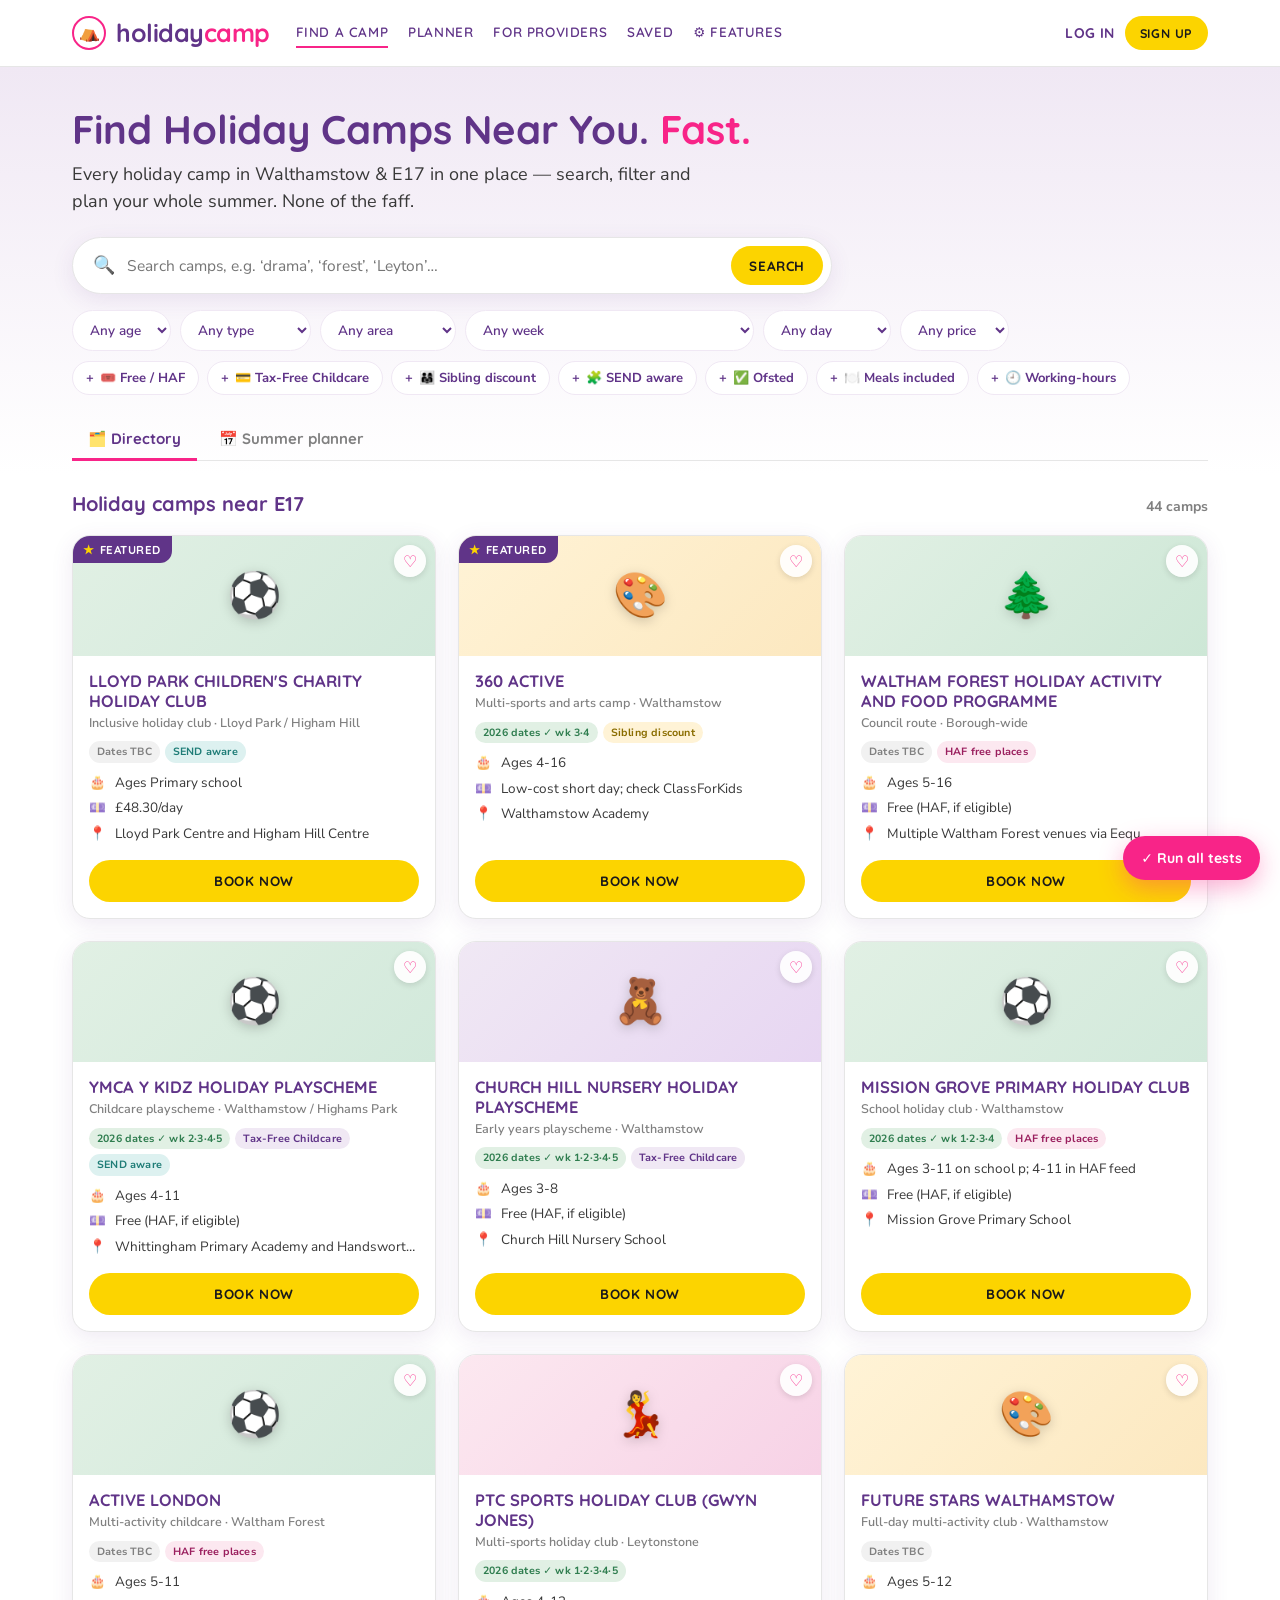
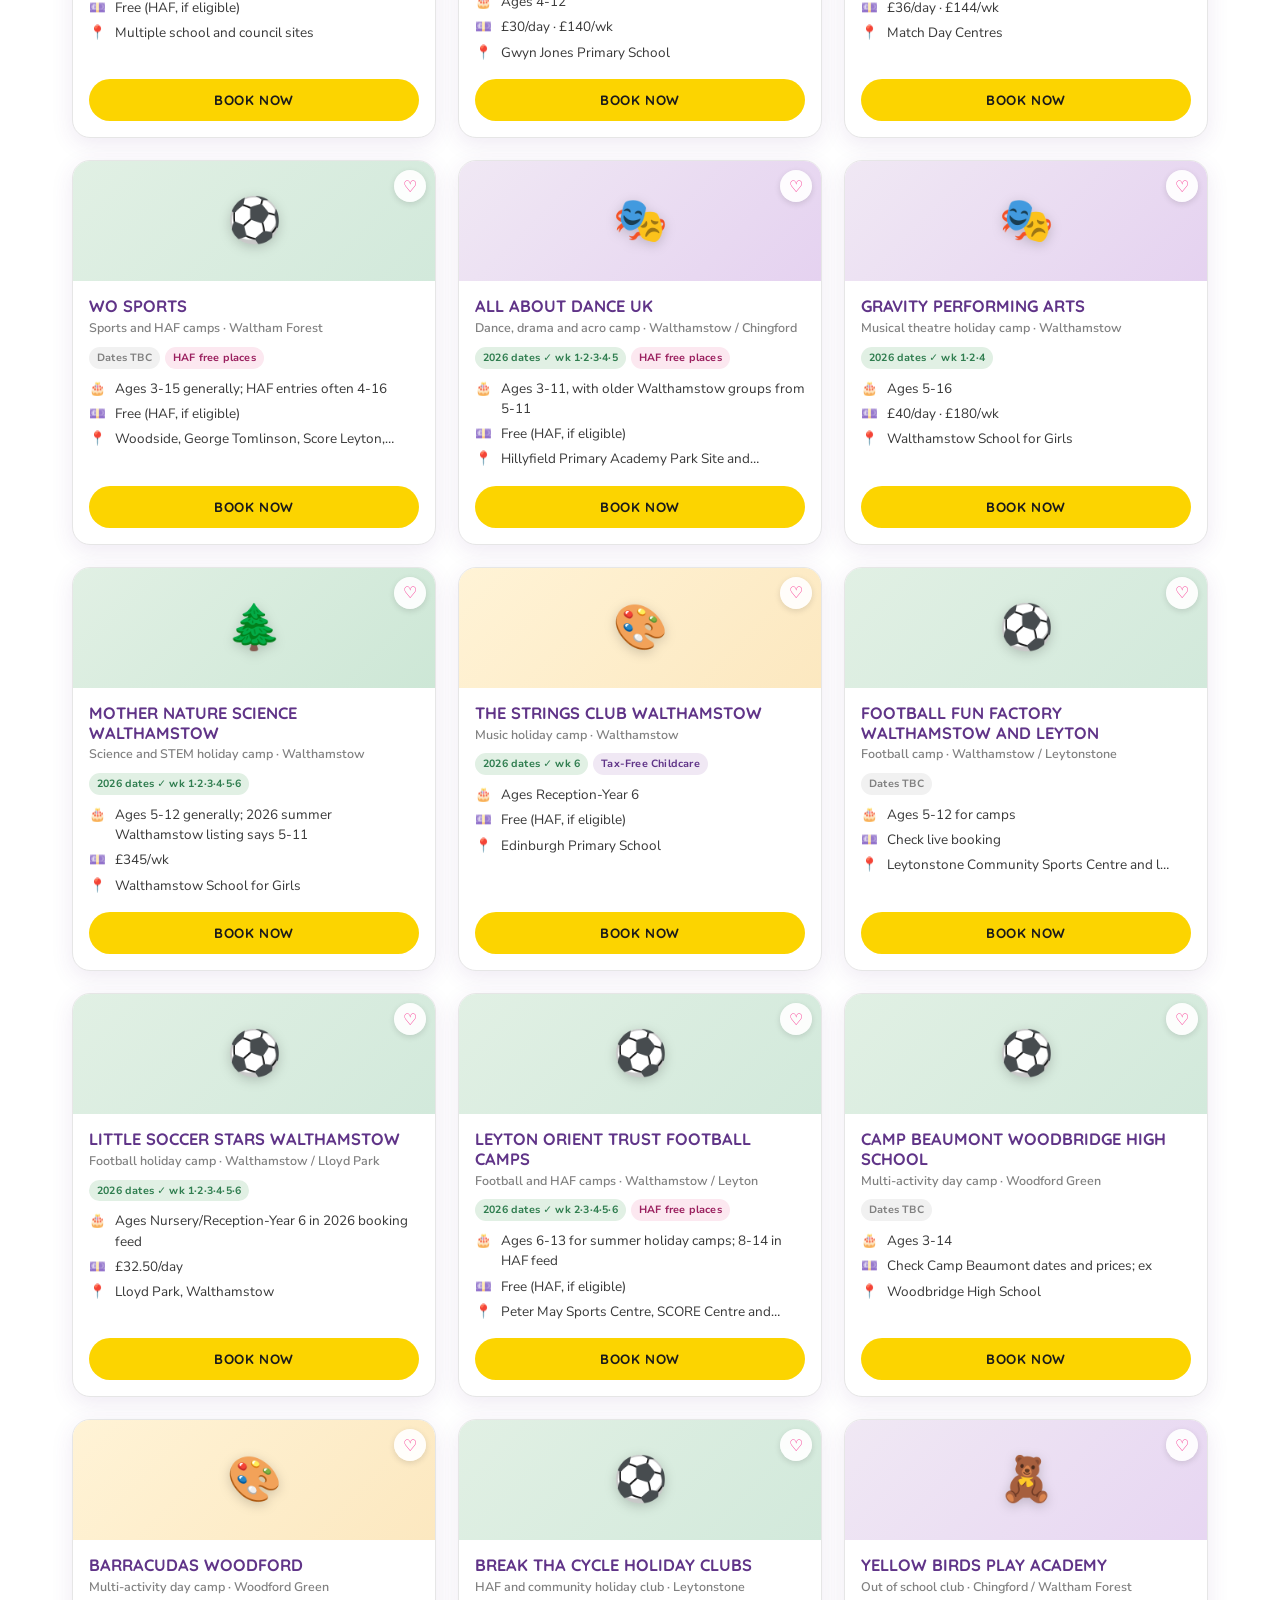
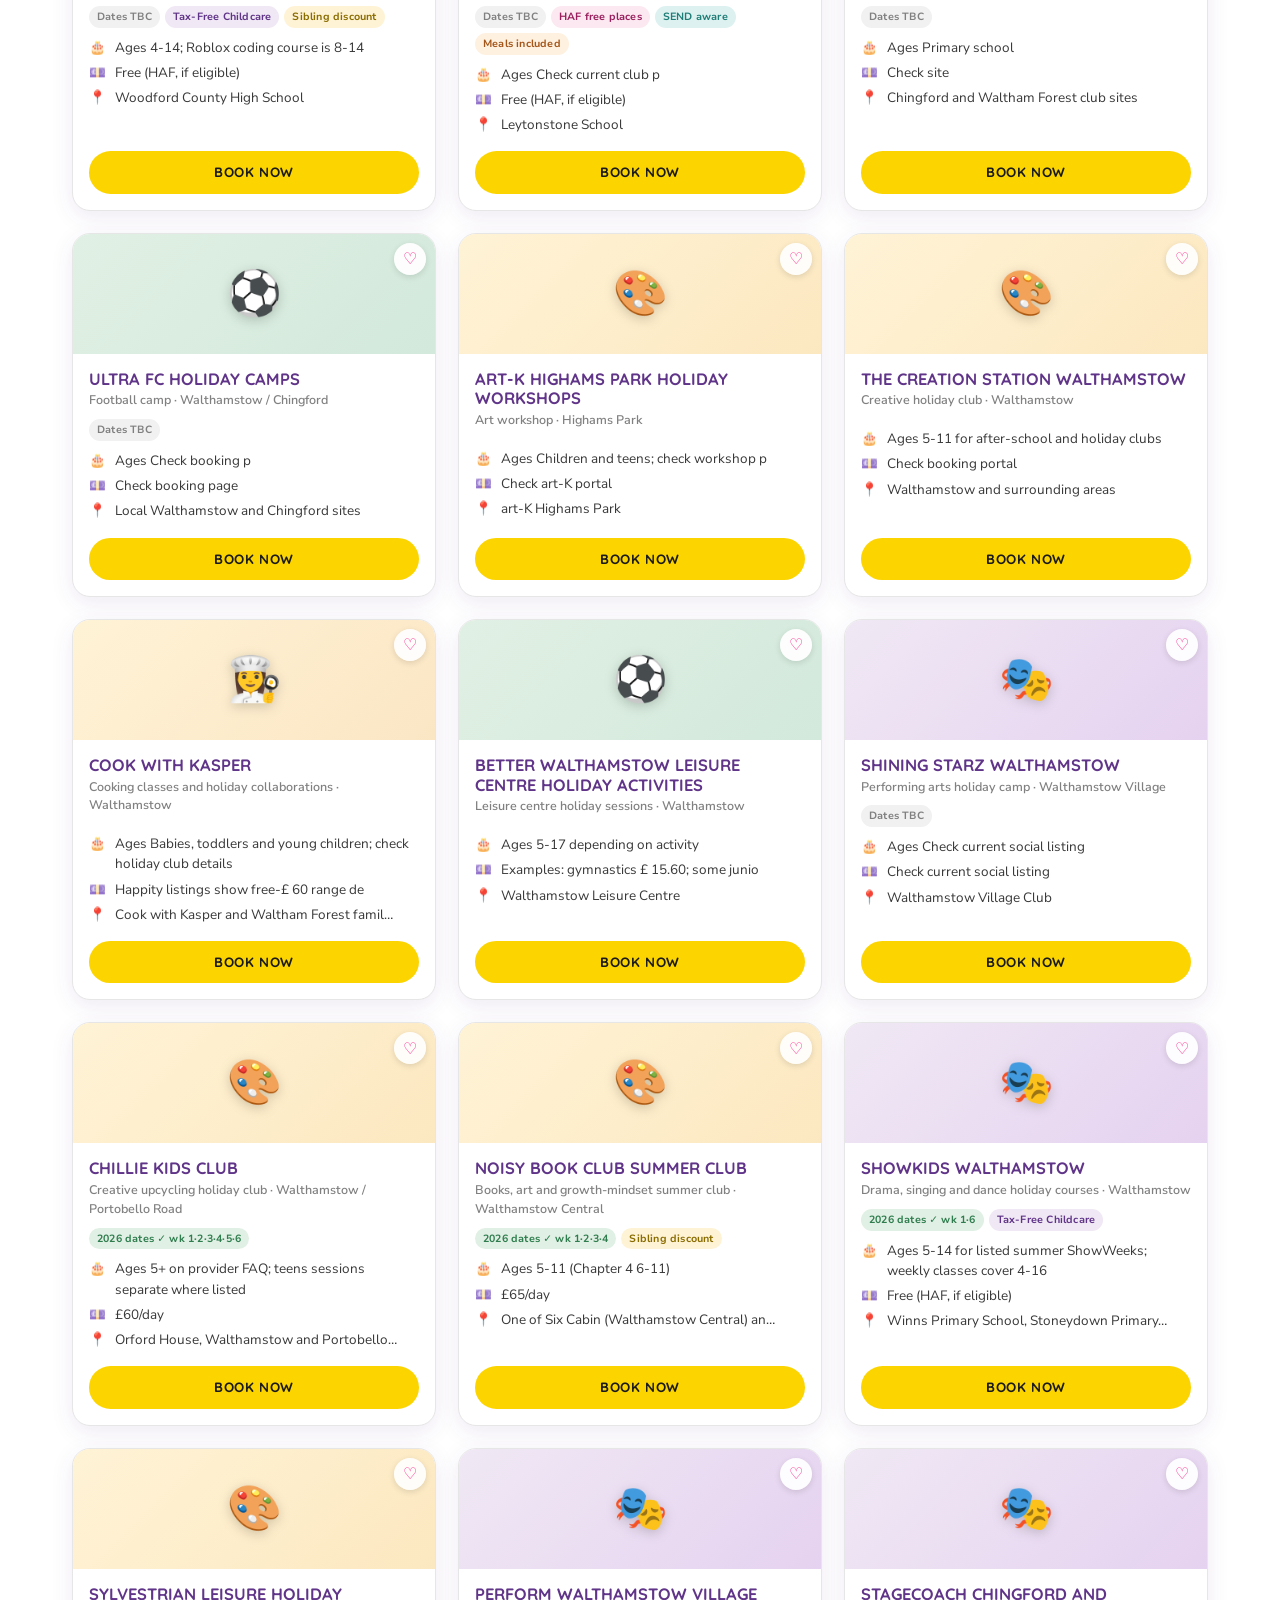
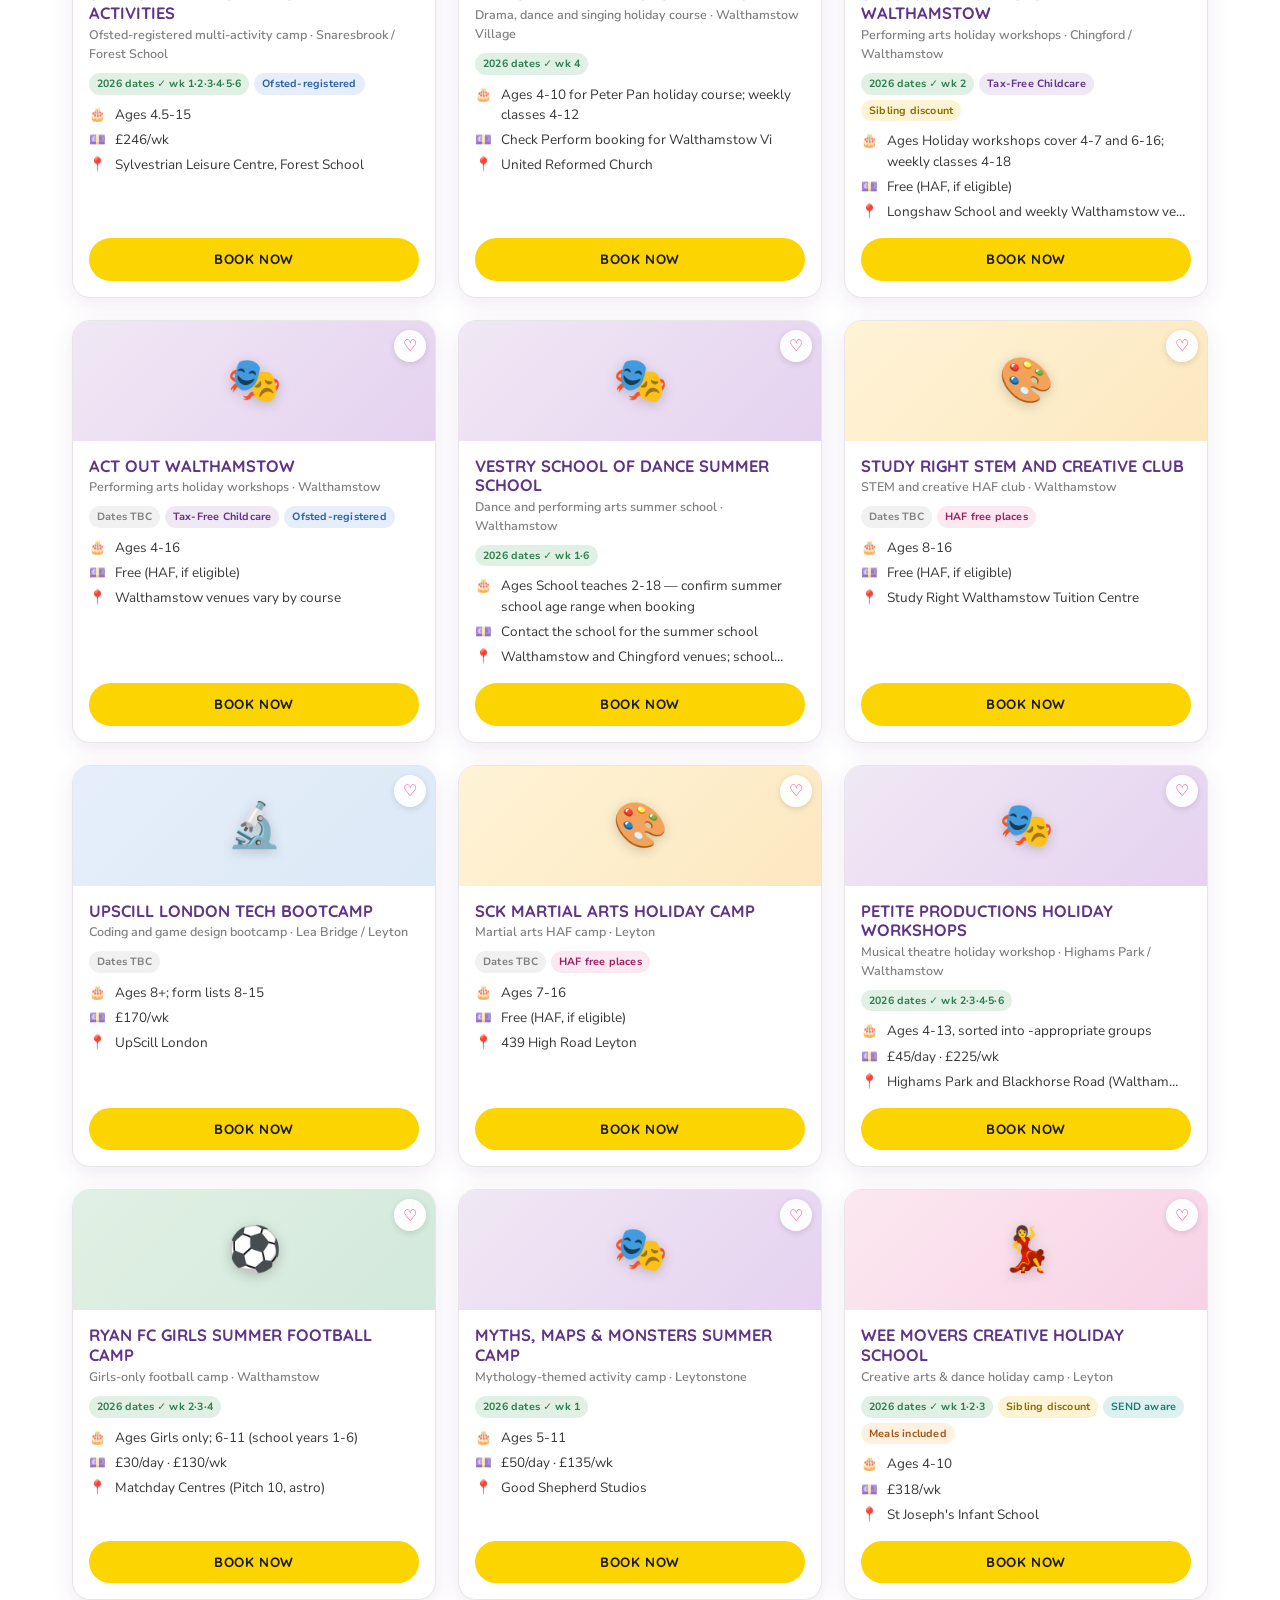
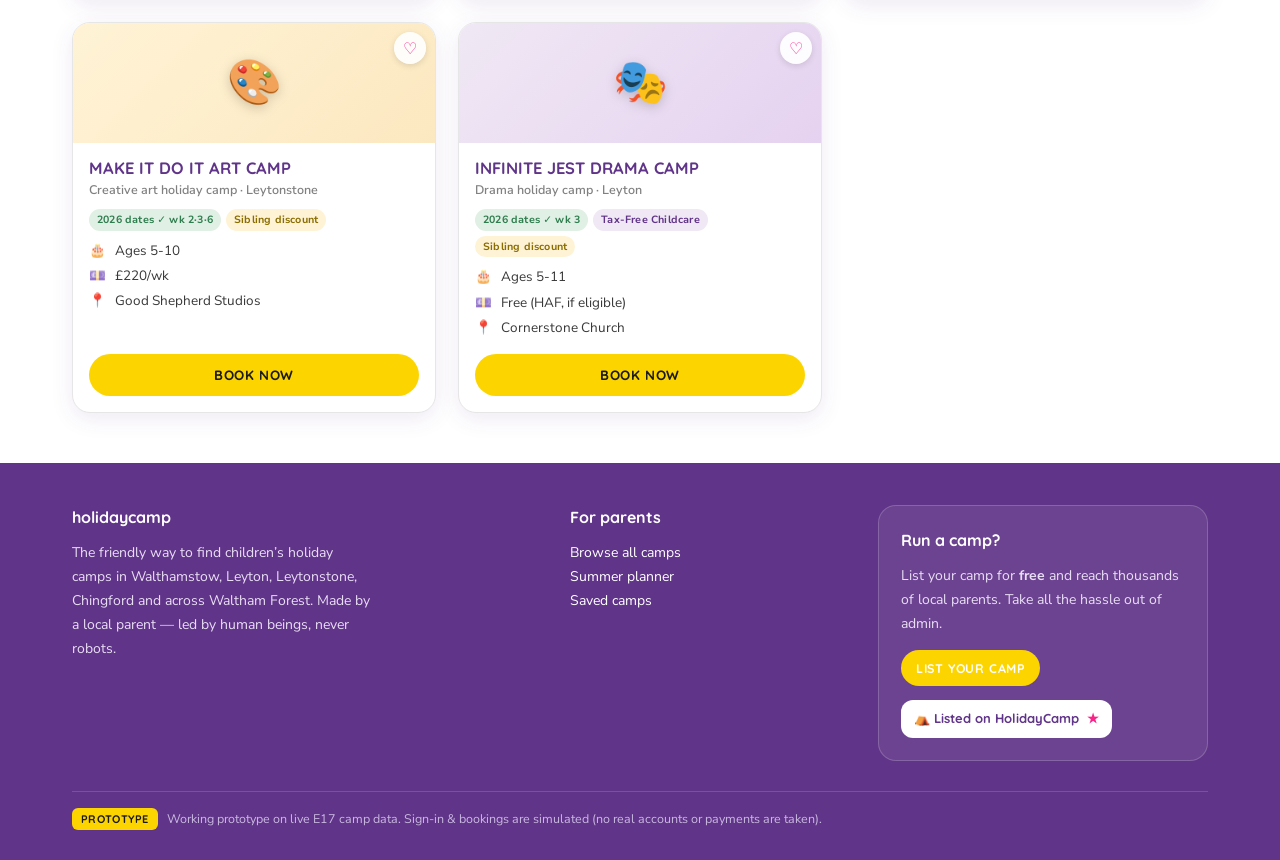
==== hc2/index.html @ ef7e5d1b "Add HolidayCamp prototype at /hc2 — Happity-style directory, 128 feature modules Full client-side pr" ====
<!DOCTYPE html>
<html lang="en">
<head>
<meta charset="UTF-8" />
<meta name="viewport" content="width=device-width, initial-scale=1.0" />
<title>HolidayCamp — Find Holiday Camps Near You. Fast.</title>
<meta name="description" content="Every Walthamstow & E17 holiday camp in one place — search, filter, plan your summer week by week." />
<meta name="robots" content="noindex, nofollow" />
<link rel="preconnect" href="https://fonts.googleapis.com" />
<link rel="preconnect" href="https://fonts.gstatic.com" crossorigin />
<link href="https://fonts.googleapis.com/css2?family=Quicksand:wght@500;600;700&family=Nunito+Sans:ital,opsz,wght@0,6..12,400;0,6..12,600;0,6..12,700;1,6..12,400&display=swap" rel="stylesheet" />
<style>
  :root{
    --purple:#603488; --purple-light:#A246B5; --purple-tint:#F0E8F4;
    --yellow:#FCD400; --yellow-pale:#F8F8A8;
    --magenta:#F82488; --pink-tint:#FCE8F0; --blue-soft:#B0D8F8;
    --ink:#1A1A1A; --text:#383838; --muted:#808080; --line:#E6E6E6; --bg:#FFFFFF;
    --shadow:0 6px 22px rgba(96,52,136,.10);
    --radius:18px;
  }
  *{box-sizing:border-box}
  html,body{margin:0;padding:0}
  body{font-family:"Nunito Sans",system-ui,sans-serif;color:var(--text);background:var(--bg);line-height:1.5}
  h1,h2,h3,.wordmark,.nav a,.btn,.card-title,.tab,.price-card h3{font-family:"Quicksand",system-ui,sans-serif}
  a{color:var(--purple)}
  .wrap{max-width:1180px;margin:0 auto;padding:0 22px}
  .hidden{display:none !important}

  /* Header */
  header.site{position:sticky;top:0;z-index:40;background:#fff;border-bottom:1px solid var(--line)}
  .hbar{display:flex;align-items:center;gap:16px;height:66px}
  .brand{display:flex;align-items:center;gap:10px;text-decoration:none;cursor:pointer}
  .mascot{width:34px;height:34px;border-radius:50%;border:2.5px solid var(--magenta);display:grid;place-items:center;font-size:17px}
  .wordmark{font-weight:700;font-size:25px;color:var(--purple);letter-spacing:-.5px}
  .wordmark b{color:var(--magenta);font-weight:700}
  .nav{display:flex;gap:20px;margin-left:10px}
  .nav a{font-size:13.5px;font-weight:600;letter-spacing:.6px;text-transform:uppercase;color:var(--purple);text-decoration:none;cursor:pointer;padding:4px 0;border-bottom:2px solid transparent}
  .nav a:hover{color:var(--purple-light)}
  .nav a.active{border-bottom-color:var(--magenta)}
  .spacer{flex:1}
  .btn{display:inline-block;border:none;cursor:pointer;font-weight:700;text-transform:uppercase;letter-spacing:.6px;
       background:var(--yellow);color:var(--ink);padding:11px 18px;border-radius:999px;font-size:13.5px;text-decoration:none;white-space:nowrap}
  .btn:hover{background:#ffdf2e}
  .btn-sm{padding:9px 15px;font-size:12.5px}
  .btn-ghost{background:transparent;color:var(--purple);border:1.5px solid var(--purple-tint)}
  .btn-ghost:hover{background:var(--purple-tint)}
  .linkbtn{background:none;border:none;color:var(--purple);font-weight:700;font-family:"Quicksand";font-size:14px;cursor:pointer;text-transform:uppercase;letter-spacing:.4px}
  .acct-chip{display:flex;align-items:center;gap:8px;cursor:pointer;background:var(--purple-tint);border:none;border-radius:999px;padding:5px 12px 5px 6px;font-family:"Quicksand";font-weight:700;color:var(--purple);font-size:14px}
  .avatar{width:28px;height:28px;border-radius:50%;background:var(--magenta);color:#fff;display:grid;place-items:center;font-size:13px;font-weight:700}
  .menu{position:absolute;right:22px;top:60px;background:#fff;border:1px solid var(--line);border-radius:14px;box-shadow:var(--shadow);padding:8px;min-width:200px;z-index:50}
  .menu button{display:block;width:100%;text-align:left;background:none;border:none;padding:10px 12px;border-radius:9px;font-family:inherit;font-size:14px;color:var(--text);cursor:pointer}
  .menu button:hover{background:var(--purple-tint);color:var(--purple)}
  .menu .sep{height:1px;background:var(--line);margin:6px 4px}
  @media(max-width:900px){.nav{display:none}}

  /* Hero + filters */
  .hero{background:linear-gradient(180deg,var(--purple-tint),#fff);padding:40px 0 8px}
  .hero h1{font-size:40px;line-height:1.1;color:var(--purple);margin:0 0 10px;font-weight:700}
  .hero h1 .fast{color:var(--magenta)}
  .hero p.sub{font-size:18px;color:var(--text);margin:0 0 22px;max-width:640px}
  .searchbar{display:flex;flex-wrap:wrap;gap:10px;background:#fff;border:1px solid var(--line);box-shadow:var(--shadow);
             border-radius:999px;padding:8px 8px 8px 20px;align-items:center;max-width:760px}
  .searchbar input{border:none;outline:none;font-family:inherit;font-size:15.5px;flex:1;min-width:140px;color:var(--text);background:transparent}
  .filterbar{display:flex;flex-wrap:wrap;gap:9px;margin-top:16px;align-items:center}
  .filterbar select{font-family:inherit;font-size:13.5px;color:var(--purple);font-weight:600;border:1.5px solid var(--purple-tint);
                  background:#fff;border-radius:999px;padding:9px 13px;cursor:pointer}
  .chips{display:flex;flex-wrap:wrap;gap:8px;margin-top:10px}
  .chip{font-family:"Nunito Sans";font-size:13px;font-weight:700;border:1.5px solid var(--purple-tint);background:#fff;color:var(--purple);
        border-radius:999px;padding:7px 13px;cursor:pointer;user-select:none;display:inline-flex;align-items:center;gap:6px}
  .chip:hover{border-color:var(--purple-light)}
  .chip.active{background:var(--purple);color:#fff;border-color:var(--purple)}
  .chip.active .dot{color:var(--yellow)}
  .clearlink{background:none;border:none;color:var(--magenta);font-weight:700;cursor:pointer;font-size:13px}

  /* Tabs */
  .tabs{display:flex;gap:6px;margin:24px 0 6px;border-bottom:1px solid var(--line)}
  .tab{font-size:15px;font-weight:700;color:var(--muted);background:none;border:none;padding:10px 16px;cursor:pointer;border-bottom:3px solid transparent;margin-bottom:-1px}
  .tab.active{color:var(--purple);border-bottom-color:var(--magenta)}

  .results-head{display:flex;align-items:baseline;justify-content:space-between;margin:14px 0 16px;flex-wrap:wrap;gap:8px}
  .results-head h2{font-size:20px;color:var(--purple);margin:0}
  .count{color:var(--muted);font-weight:700;font-size:14px}

  /* Cards */
  .grid{display:grid;grid-template-columns:repeat(auto-fill,minmax(310px,1fr));gap:22px;padding-bottom:40px}
  .card{background:#fff;border:1px solid var(--line);border-radius:var(--radius);overflow:hidden;display:flex;flex-direction:column;
        box-shadow:var(--shadow);transition:transform .15s, box-shadow .15s;cursor:pointer}
  .card:hover{transform:translateY(-3px);box-shadow:0 12px 30px rgba(96,52,136,.16)}
  .media{height:120px;position:relative;display:grid;place-items:center}
  .media .emoji{font-size:44px;filter:drop-shadow(0 3px 6px rgba(0,0,0,.18))}
  .ribbon{position:absolute;top:0;left:0;background:var(--purple);color:#fff;font-family:"Quicksand";font-weight:700;
          font-size:11.5px;letter-spacing:.5px;text-transform:uppercase;padding:5px 11px 5px 10px;border-bottom-right-radius:12px;display:flex;align-items:center;gap:5px}
  .ribbon .star{color:var(--yellow)}
  .heart{position:absolute;top:9px;right:9px;width:32px;height:32px;border-radius:50%;background:rgba(255,255,255,.92);border:none;cursor:pointer;
         font-size:16px;display:grid;place-items:center;color:var(--magenta);box-shadow:0 2px 6px rgba(0,0,0,.12)}
  .heart.on{background:var(--magenta);color:#fff}
  .card-body{padding:15px 16px 4px;flex:1;display:flex;flex-direction:column}
  .card-title{font-size:16.5px;font-weight:700;color:var(--purple);text-transform:uppercase;line-height:1.2;margin:0 0 3px}
  .card-kind{font-size:12.5px;color:var(--muted);font-weight:600;margin-bottom:9px}
  .badges{display:flex;flex-wrap:wrap;gap:5px;margin-bottom:10px}
  .badge{font-size:10.5px;font-weight:700;padding:3px 8px;border-radius:999px;letter-spacing:.2px;white-space:nowrap}
  .badge-confirmed{background:#E1F0E4;color:#2f7d4f}
  .badge-tbc{background:#F1F1F1;color:#808080}
  .badge-haf{background:var(--pink-tint);color:#9a1f5e}
  .badge-tfc{background:var(--purple-tint);color:var(--purple)}
  .badge-ofsted{background:#E6EEFB;color:#2b5fa8}
  .badge-sibling{background:#FFF3D6;color:#8a6d00}
  .badge-send{background:#DDF1F0;color:#1f7d77}
  .badge-food{background:#FFF1E0;color:#a4561a}
  .meta{list-style:none;margin:0 0 12px;padding:0;display:flex;flex-direction:column;gap:5px}
  .meta li{display:flex;gap:9px;font-size:13.5px;color:var(--text);align-items:flex-start}
  .meta .mi{color:var(--magenta);flex:0 0 16px;text-align:center}
  .card-foot{padding:0 16px 16px}
  .card-foot .btn{display:block;text-align:center;width:100%}

  /* Planner table */
  .planner-wrap{overflow-x:auto;padding-bottom:40px}
  table.planner{border-collapse:separate;border-spacing:0;width:100%;min-width:760px;font-size:13.5px}
  table.planner th,table.planner td{padding:10px 8px;text-align:center;border-bottom:1px solid var(--line)}
  table.planner thead th{position:sticky;top:66px;background:#fff;color:var(--purple);font-family:"Quicksand";font-weight:700;z-index:5}
  table.planner thead th small{display:block;color:var(--muted);font-weight:600;font-size:11px}
  table.planner .camp{position:sticky;left:0;background:#fff;text-align:left;font-weight:700;color:var(--purple);min-width:210px;max-width:240px;z-index:4}
  table.planner .camp small{display:block;color:var(--muted);font-weight:600}
  table.planner tbody tr:hover td{background:var(--purple-tint)}
  .yes{display:inline-grid;place-items:center;width:26px;height:26px;border-radius:50%;background:var(--purple);color:#fff;font-size:13px}
  .maybe{display:inline-grid;place-items:center;width:26px;height:26px;border-radius:50%;background:var(--purple-tint);color:var(--purple-light);font-size:13px}
  .datesbar{background:var(--pink-tint);border-radius:14px;padding:13px 16px;font-size:13.5px;color:#7a2150;margin:6px 0 16px}
  .datesbar b{color:var(--magenta)}
  .legend{display:flex;gap:18px;flex-wrap:wrap;font-size:13px;color:var(--muted);margin-bottom:12px;align-items:center}

  /* Sections (providers / saved / dashboard) */
  .section{padding:30px 0 50px}
  .section h2{font-size:30px;color:var(--purple);margin:0 0 6px}
  .section .lead{font-size:17px;color:var(--text);max-width:680px;margin:0 0 26px}
  .pricing{display:grid;grid-template-columns:repeat(auto-fit,minmax(230px,1fr));gap:18px;margin:10px 0 30px}
  .price-card{border:1.5px solid var(--line);border-radius:var(--radius);padding:22px;background:#fff;display:flex;flex-direction:column}
  .price-card.featured{border-color:var(--magenta);box-shadow:var(--shadow);position:relative}
  .price-card.featured::before{content:"MOST POPULAR";position:absolute;top:-11px;left:22px;background:var(--magenta);color:#fff;font-family:"Quicksand";font-weight:700;font-size:10.5px;letter-spacing:.5px;padding:3px 10px;border-radius:999px}
  .price-card h3{font-size:19px;color:var(--purple);margin:0 0 4px}
  .price-card .amt{font-size:30px;font-weight:700;color:var(--ink);font-family:"Quicksand";margin:8px 0}
  .price-card .amt small{font-size:14px;color:var(--muted);font-weight:600}
  .price-card ul{list-style:none;padding:0;margin:10px 0 18px;flex:1}
  .price-card li{font-size:13.5px;color:var(--text);padding:5px 0 5px 24px;position:relative}
  .price-card li::before{content:"✔";position:absolute;left:0;color:var(--magenta);font-weight:700}
  .panel{background:#fff;border:1px solid var(--line);border-radius:var(--radius);box-shadow:var(--shadow);padding:22px;margin-bottom:18px}
  .panel h3{color:var(--purple);margin:0 0 12px;font-size:18px}
  .field{margin-bottom:12px}
  .field label{display:block;font-weight:700;font-size:13px;color:var(--purple);margin-bottom:5px}
  .field input,.field select,.field textarea{width:100%;font-family:inherit;font-size:14.5px;border:1.5px solid var(--purple-tint);border-radius:11px;padding:10px 12px;color:var(--text)}
  .badge-embed{background:var(--purple);color:#fff;border-radius:12px;padding:10px 14px;font-family:"Quicksand";font-weight:700;display:inline-flex;align-items:center;gap:8px}
  .badge-embed .b-star{color:var(--magenta)}
  .codebox{background:#2a2335;color:#e9def4;border-radius:11px;padding:13px;font-family:ui-monospace,Menlo,monospace;font-size:12px;overflow-x:auto;margin-top:10px}

  /* Modal / sheet */
  .overlay{position:fixed;inset:0;background:rgba(40,20,60,.45);z-index:60;display:grid;place-items:center;padding:20px}
  .dialog{background:#fff;border-radius:22px;max-width:520px;width:100%;max-height:88vh;overflow-y:auto;box-shadow:0 24px 60px rgba(0,0,0,.3);position:relative}
  .dialog .x{position:absolute;top:14px;right:16px;background:none;border:none;font-size:22px;color:var(--muted);cursor:pointer;line-height:1}
  .dialog .dhead{height:100px;display:grid;place-items:center;border-radius:22px 22px 0 0;position:relative}
  .dialog .dhead .emoji{font-size:50px;filter:drop-shadow(0 3px 6px rgba(0,0,0,.2))}
  .dialog .dbody{padding:20px 24px 26px}
  .dialog h2{color:var(--purple);margin:0 0 4px;font-size:23px}

  /* Auth */
  .auth{padding:30px 28px 28px;text-align:center}
  .auth .mascot{margin:0 auto 12px;width:46px;height:46px;font-size:23px}
  .auth h2{color:var(--purple);font-size:24px;margin:0 0 4px}
  .auth p.s{color:var(--muted);font-size:14px;margin:0 0 20px}
  .sso{display:flex;align-items:center;justify-content:center;gap:10px;width:100%;border:1.5px solid var(--line);background:#fff;border-radius:12px;
       padding:12px;font-family:"Quicksand";font-weight:700;font-size:15px;color:var(--ink);cursor:pointer;margin-bottom:10px}
  .sso:hover{background:#fafafa;border-color:var(--purple-light)}
  .sso.apple{background:#000;color:#fff;border-color:#000}
  .sso.google{color:#3c4043}
  .sso.facebook{background:#1877F2;color:#fff;border-color:#1877F2}
  .sso .g{font-size:18px}
  .divider{display:flex;align-items:center;gap:12px;color:var(--muted);font-size:13px;margin:14px 0}
  .divider::before,.divider::after{content:"";flex:1;height:1px;background:var(--line)}
  .auth .field input{text-align:left}
  .auth .note{font-size:11.5px;color:var(--muted);margin-top:14px}
  .seg{display:flex;background:var(--purple-tint);border-radius:999px;padding:4px;margin:0 auto 18px;width:max-content}
  .seg button{border:none;background:none;font-family:"Quicksand";font-weight:700;font-size:14px;color:var(--purple);padding:7px 18px;border-radius:999px;cursor:pointer}
  .seg button.active{background:#fff;box-shadow:0 1px 4px rgba(0,0,0,.1)}

  /* Footer */
  footer.site{background:var(--purple);color:#fff;padding:42px 0 30px;margin-top:10px}
  footer.site a{color:#fff;cursor:pointer}
  .fcols{display:flex;flex-wrap:wrap;gap:40px;justify-content:space-between}
  .fcol h3{font-family:"Quicksand";font-size:16px;margin:0 0 12px;color:#fff}
  .fcol p,.fcol li{font-size:14px;color:#e9def4;line-height:1.7;margin:0}
  .fcol ul{list-style:none;padding:0;margin:0}
  .provider-cta{background:rgba(255,255,255,.08);border:1px solid rgba(255,255,255,.18);border-radius:var(--radius);padding:22px;max-width:330px}
  .provider-cta h3{margin-top:0}
  .badge-foot{display:inline-flex;align-items:center;gap:8px;background:#fff;color:var(--purple);border-radius:12px;padding:9px 13px;font-family:"Quicksand";font-weight:700;font-size:13px;margin-top:14px}
  .badge-foot .b-star{color:var(--magenta)}
  .footnote{margin-top:30px;font-size:12.5px;color:#c9b8e0;border-top:1px solid rgba(255,255,255,.15);padding-top:16px}
  .mock-tag{display:inline-block;background:var(--yellow);color:var(--ink);font-family:"Quicksand";font-weight:700;font-size:11px;padding:3px 9px;border-radius:6px;letter-spacing:.3px}
  @media(max-width:560px){.hero h1{font-size:32px}.section h2{font-size:24px}}
</style>
</head>
<body>

<header class="site">
  <div class="wrap hbar">
    <a class="brand" data-view="find"><span class="mascot">⛺</span><span class="wordmark">holiday<b>camp</b></span></a>
    <nav class="nav" id="nav">
      <a data-view="find">Find a Camp</a>
      <a data-view="planner">Planner</a>
      <a data-view="providers">For Providers</a>
      <a data-view="saved">Saved</a>
    </nav>
    <span class="spacer"></span>
    <div id="authArea"></div>
  </div>
</header>

<!-- BROWSE (find + planner share filters) -->
<div id="browse">
  <section class="hero">
    <div class="wrap">
      <h1>Find Holiday Camps Near You. <span class="fast">Fast.</span></h1>
      <p class="sub">Every holiday camp in Walthamstow &amp; E17 in one place — search, filter and plan your whole summer. None of the faff.</p>
      <div class="searchbar">
        <span style="color:var(--magenta);font-size:18px">🔍</span>
        <input id="q" type="text" placeholder="Search camps, e.g. ‘drama’, ‘forest’, ‘Leyton’…" />
        <button class="btn" onclick="document.getElementById('q').focus()">Search</button>
      </div>
      <div class="filterbar">
        <select id="fAge"><option value="">Any age</option></select>
        <select id="fCat"><option value="">Any type</option></select>
        <select id="fArea"><option value="">Any area</option></select>
        <select id="fWeek"><option value="">Any week</option></select>
        <select id="fDay"><option value="">Any day</option></select>
        <select id="fPrice"><option value="">Any price</option></select>
      </div>
      <div class="chips" id="flagChips"></div>
      <div class="tabs">
        <button class="tab active" data-tab="find">🗂️ Directory</button>
        <button class="tab" data-tab="planner">📅 Summer planner</button>
      </div>
    </div>
  </section>

  <main class="wrap">
    <div class="results-head">
      <h2 id="resTitle">Holiday camps near E17</h2>
      <span class="count" id="count"></span>
    </div>
    <div id="findView"><div class="grid" id="grid"></div></div>
    <div id="plannerView" class="hidden"></div>
  </main>
</div>

<!-- PROVIDERS -->
<main class="wrap section hidden" id="providersView"></main>
<!-- SAVED -->
<main class="wrap section hidden" id="savedView"></main>
<!-- PROVIDER DASHBOARD -->
<main class="wrap section hidden" id="dashView"></main>

<footer class="site">
  <div class="wrap">
    <div class="fcols">
      <div class="fcol" style="max-width:300px">
        <h3>holidaycamp</h3>
        <p>The friendly way to find children’s holiday camps in Walthamstow, Leyton, Leytonstone, Chingford and across Waltham Forest. Made by a local parent — led by human beings, never robots.</p>
      </div>
      <div class="fcol">
        <h3>For parents</h3>
        <ul>
          <li><a data-view="find">Browse all camps</a></li>
          <li><a data-view="planner">Summer planner</a></li>
          <li><a data-view="saved">Saved camps</a></li>
        </ul>
      </div>
      <div class="fcol provider-cta">
        <h3>Run a camp?</h3>
        <p>List your camp for <strong>free</strong> and reach thousands of local parents. Take all the hassle out of admin.</p>
        <a class="btn btn-sm" data-view="providers" style="margin-top:14px">List your camp</a>
        <div class="badge-foot">⛺ Listed on HolidayCamp <span class="b-star">★</span></div>
      </div>
    </div>
    <div class="footnote">
      <span class="mock-tag">PROTOTYPE</span> &nbsp; Working prototype on live E17 camp data. Sign-in &amp; bookings are simulated (no real accounts or payments are taken).
    </div>
  </div>
</footer>

<div id="modalRoot"></div>

<script src="./data/camps.js"></script>
<script src="./data/planner-data.js"></script>
<script src="./core.js"></script>
<!-- HC-FEATURE-MODULES -->
<script src="./features/parent-add-ticket-existing-booking.js"></script>
<script src="./features/parent-booking-confirmation.js"></script>
<script src="./features/parent-cancel-reschedule-route.js"></script>
<script src="./features/parent-checkout.js"></script>
<script src="./features/parent-child-details.js"></script>
<script src="./features/parent-complaint.js"></script>
<script src="./features/parent-discount-code.js"></script>
<script src="./features/parent-donation.js"></script>
<script src="./features/parent-drop-in-label.js"></script>
<script src="./features/parent-faq-help.js"></script>
<script src="./features/parent-follow.js"></script>
<script src="./features/parent-guest-checkout.js"></script>
<script src="./features/parent-map-view.js"></script>
<script src="./features/parent-multi-child.js"></script>
<script src="./features/parent-native-app.js"></script>
<script src="./features/parent-newsletter-preferences.js"></script>
<script src="./features/parent-pay-on-door.js"></script>
<script src="./features/parent-photo-consent.js"></script>
<script src="./features/parent-provider-search.js"></script>
<script src="./features/parent-quick-check.js"></script>
<script src="./features/parent-refund-request.js"></script>
<script src="./features/parent-report-listing.js"></script>
<script src="./features/parent-send-enquiry.js"></script>
<script src="./features/parent-site-feedback.js"></script>
<script src="./features/parent-sort-results.js"></script>
<script src="./features/parent-trial-label.js"></script>
<script src="./features/parent-waiting-list.js"></script>
<script src="./features/parent-whats-on-newsletter.js"></script>
<script src="./features/parent-zoom-link.js"></script>
<script src="./features/platform-account-closure.js"></script>
<script src="./features/platform-badge-credit.js"></script>
<script src="./features/platform-campaigns.js"></script>
<script src="./features/platform-complaints-procedure.js"></script>
<script src="./features/platform-conversion-coaching.js"></script>
<script src="./features/platform-customer-testimonials.js"></script>
<script src="./features/platform-eligibility-policy.js"></script>
<script src="./features/platform-featured-result-template.js"></script>
<script src="./features/platform-followers-engine.js"></script>
<script src="./features/platform-franchise-linking.js"></script>
<script src="./features/platform-happity-home-hub.js"></script>
<script src="./features/platform-instagram-reshare.js"></script>
<script src="./features/platform-internal-linking.js"></script>
<script src="./features/platform-legal-tnc.js"></script>
<script src="./features/platform-parent-referral.js"></script>
<script src="./features/platform-programmatic-seo.js"></script>
<script src="./features/platform-provider-marketing-site.js"></script>
<script src="./features/platform-provider-referral-credit.js"></script>
<script src="./features/platform-seasonal-pages.js"></script>
<script src="./features/platform-seo-meta.js"></script>
<script src="./features/platform-unclaimed-listings.js"></script>
<script src="./features/platform-venue-pages.js"></script>
<script src="./features/platform-webinars.js"></script>
<script src="./features/platform-whats-on-newsletter.js"></script>
<script src="./features/provider-activate-bookings.js"></script>
<script src="./features/provider-book-demo.js"></script>
<script src="./features/provider-booking-notification.js"></script>
<script src="./features/provider-booking-questions-note.js"></script>
<script src="./features/provider-booking-widget.js"></script>
<script src="./features/provider-bookings-breakdown.js"></script>
<script src="./features/provider-cancel-class.js"></script>
<script src="./features/provider-capacity.js"></script>
<script src="./features/provider-categories.js"></script>
<script src="./features/provider-change-login-email.js"></script>
<script src="./features/provider-charity-membership.js"></script>
<script src="./features/provider-claim-listing.js"></script>
<script src="./features/provider-company-details.js"></script>
<script src="./features/provider-contact-customers.js"></script>
<script src="./features/provider-custom-confirmation.js"></script>
<script src="./features/provider-customers-crm.js"></script>
<script src="./features/provider-cutoff.js"></script>
<script src="./features/provider-dated-events.js"></script>
<script src="./features/provider-discount-codes.js"></script>
<script src="./features/provider-donations-setup.js"></script>
<script src="./features/provider-duplicate-camp.js"></script>
<script src="./features/provider-edit-camp.js"></script>
<script src="./features/provider-eligibility-gate.js"></script>
<script src="./features/provider-email-alias-accounts.js"></script>
<script src="./features/provider-extra-users.js"></script>
<script src="./features/provider-facebook-community.js"></script>
<script src="./features/provider-featured-budget.js"></script>
<script src="./features/provider-filters-labels.js"></script>
<script src="./features/provider-follower-geo.js"></script>
<script src="./features/provider-followers-export.js"></script>
<script src="./features/provider-followers.js"></script>
<script src="./features/provider-help-centre.js"></script>
<script src="./features/provider-hidden-mode.js"></script>
<script src="./features/provider-hide-phone.js"></script>
<script src="./features/provider-insights.js"></script>
<script src="./features/provider-logo-banner.js"></script>
<script src="./features/provider-manual-booking.js"></script>
<script src="./features/provider-membership-manage.js"></script>
<script src="./features/provider-monthly-newsletter.js"></script>
<script src="./features/provider-multi-venue.js"></script>
<script src="./features/provider-onboarding-checklist.js"></script>
<script src="./features/provider-online-safeguarding.js"></script>
<script src="./features/provider-photo-consent-register.js"></script>
<script src="./features/provider-photo-upload.js"></script>
<script src="./features/provider-prerecorded.js"></script>
<script src="./features/provider-presell-link.js"></script>
<script src="./features/provider-preview-public-page.js"></script>
<script src="./features/provider-price-wizard.js"></script>
<script src="./features/provider-print-register.js"></script>
<script src="./features/provider-profile-content.js"></script>
<script src="./features/provider-referrals.js"></script>
<script src="./features/provider-refund.js"></script>
<script src="./features/provider-registers.js"></script>
<script src="./features/provider-remove-booking.js"></script>
<script src="./features/provider-reschedule.js"></script>
<script src="./features/provider-smart-term-tickets.js"></script>
<script src="./features/provider-social-feed.js"></script>
<script src="./features/provider-stripe-connect.js"></script>
<script src="./features/provider-teacher-access.js"></script>
<script src="./features/provider-term-scheduling.js"></script>
<script src="./features/provider-ticket-block.js"></script>
<script src="./features/provider-ticket-single.js"></script>
<script src="./features/provider-ticket-tags.js"></script>
<script src="./features/provider-ticket-term.js"></script>
<script src="./features/provider-tnc-upload.js"></script>
<script src="./features/provider-transfer-customer.js"></script>
<script src="./features/provider-trial-ticket.js"></script>
<script src="./features/provider-va-service.js"></script>
<script src="./features/provider-venue-create.js"></script>
<script src="./features/provider-venue-finder.js"></script>
<script src="./features/provider-verification.js"></script>
<script src="./features/provider-verify-classes.js"></script>
<script src="./features/provider-weekly-timetable.js"></script>
<script src="./features/provider-zero-ticket.js"></script>
<script src="./features/provider-zoom-online.js"></script>
<script src="./app.js"></script>
</body>
</html>
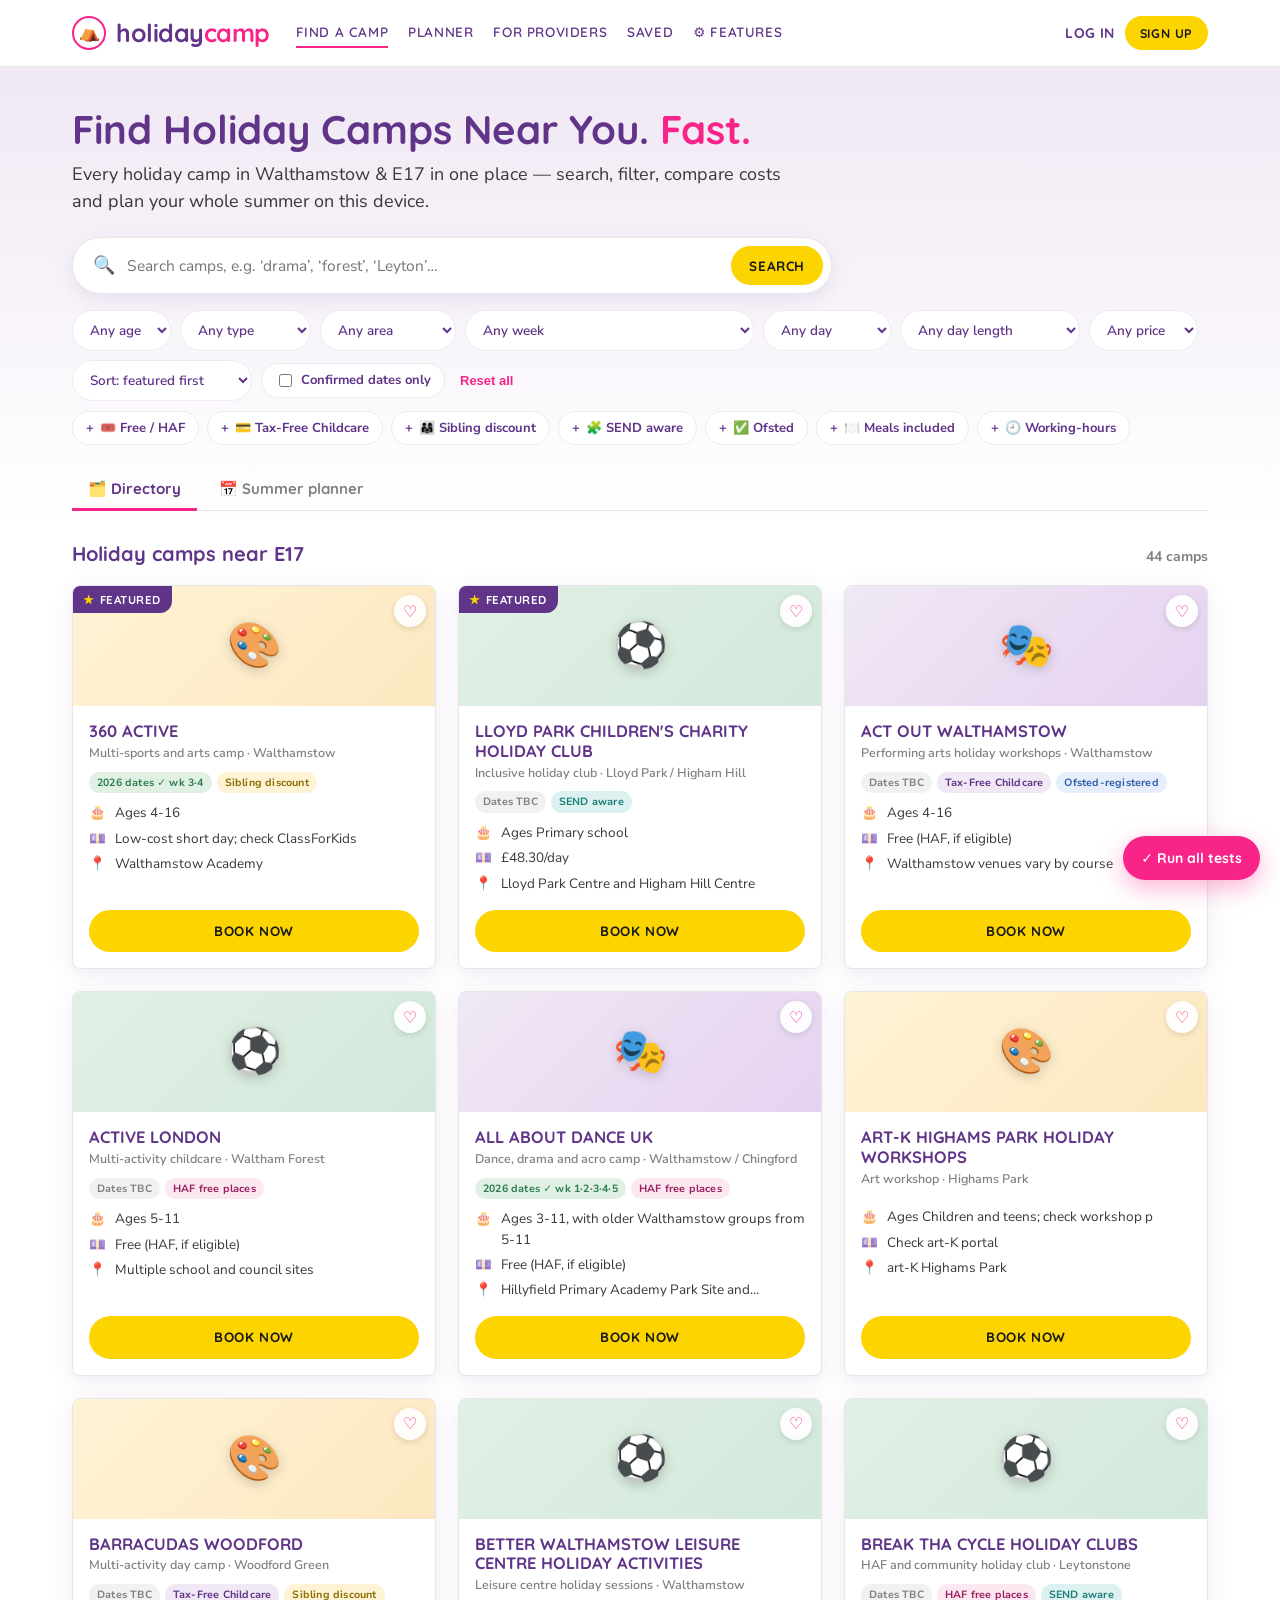
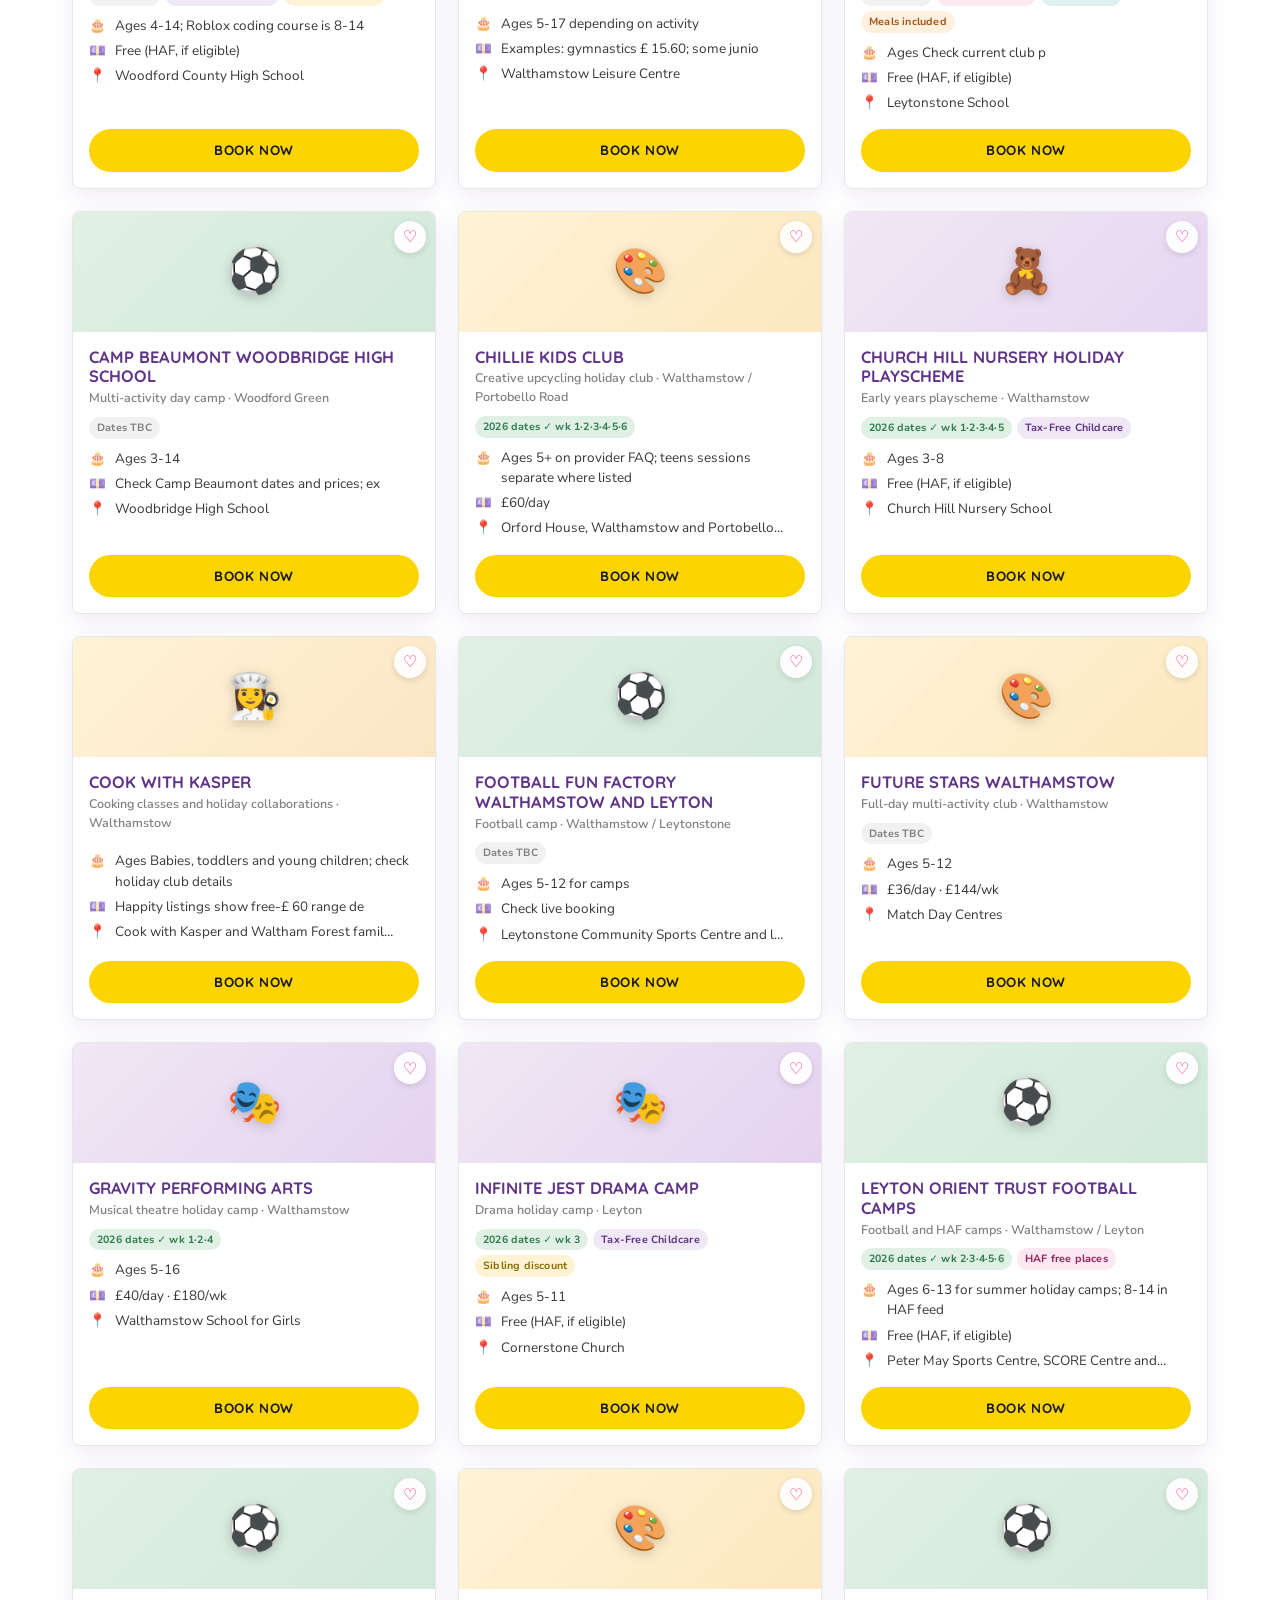
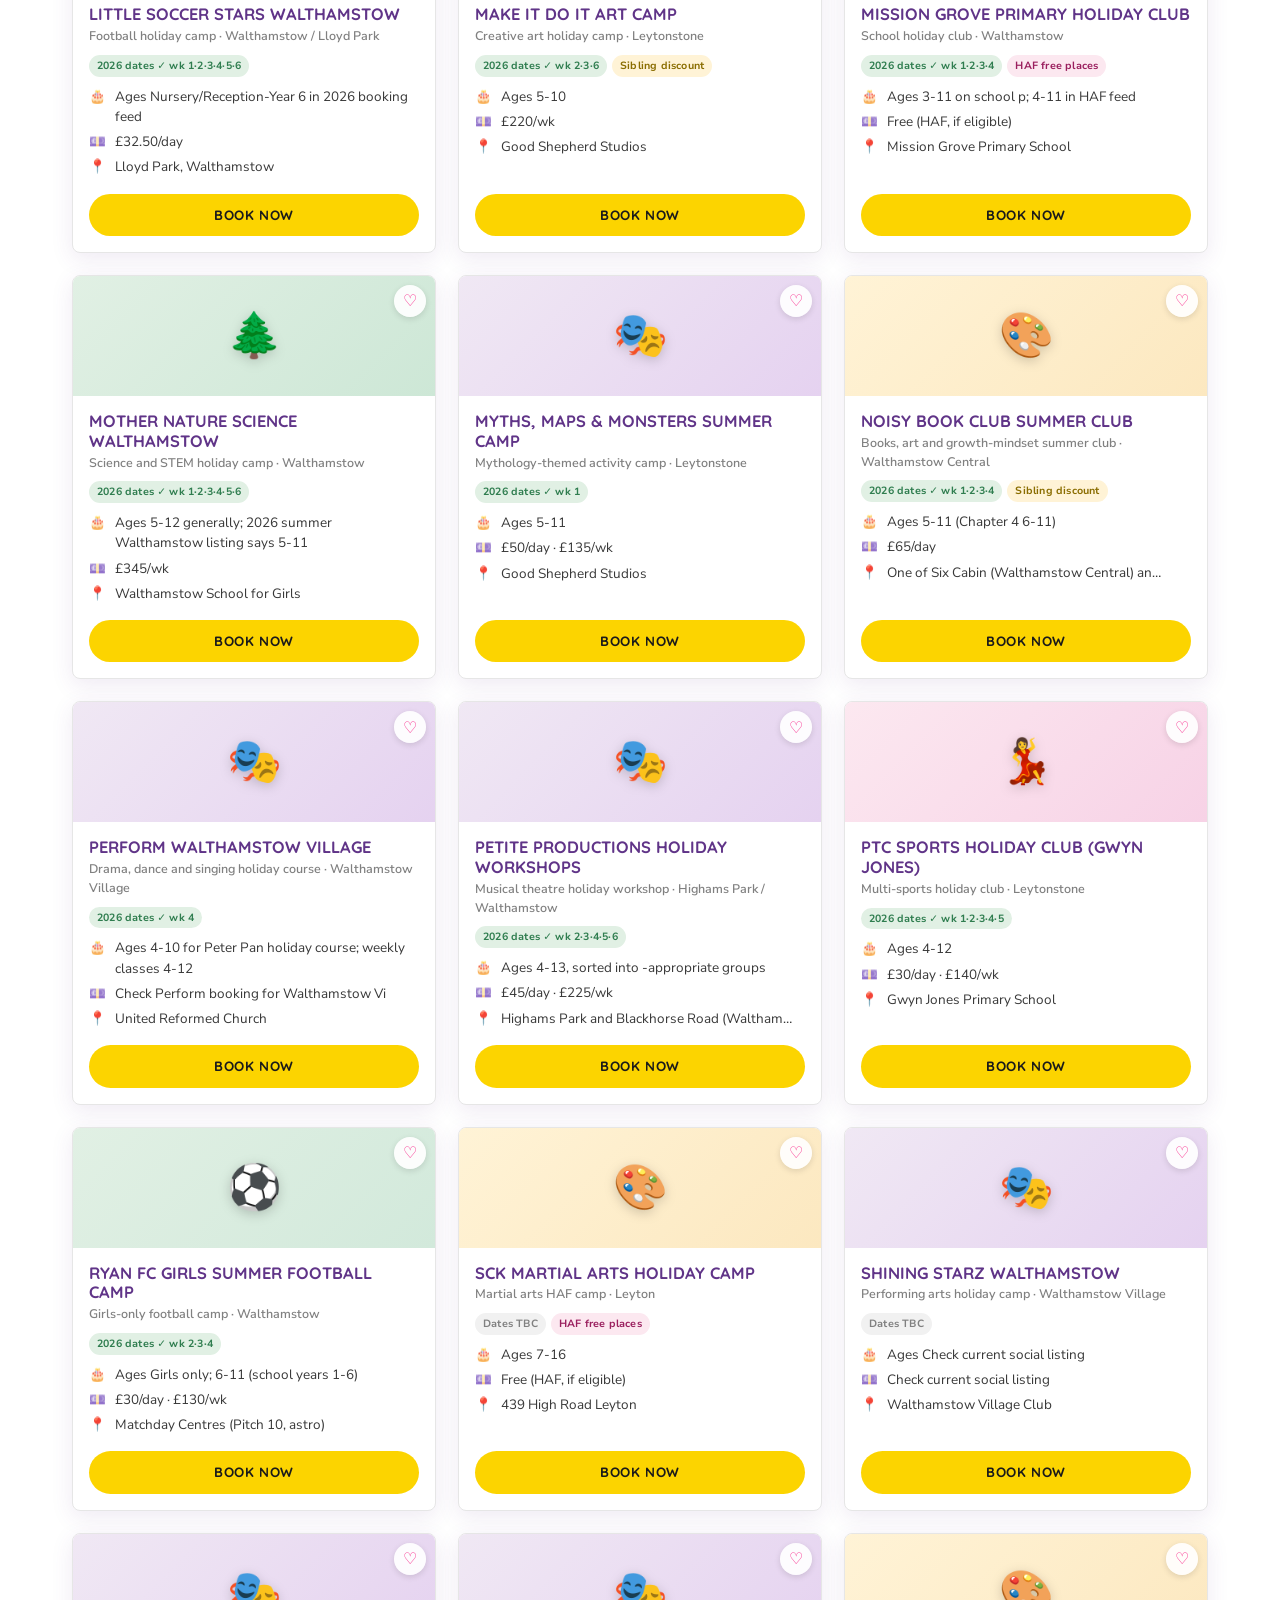
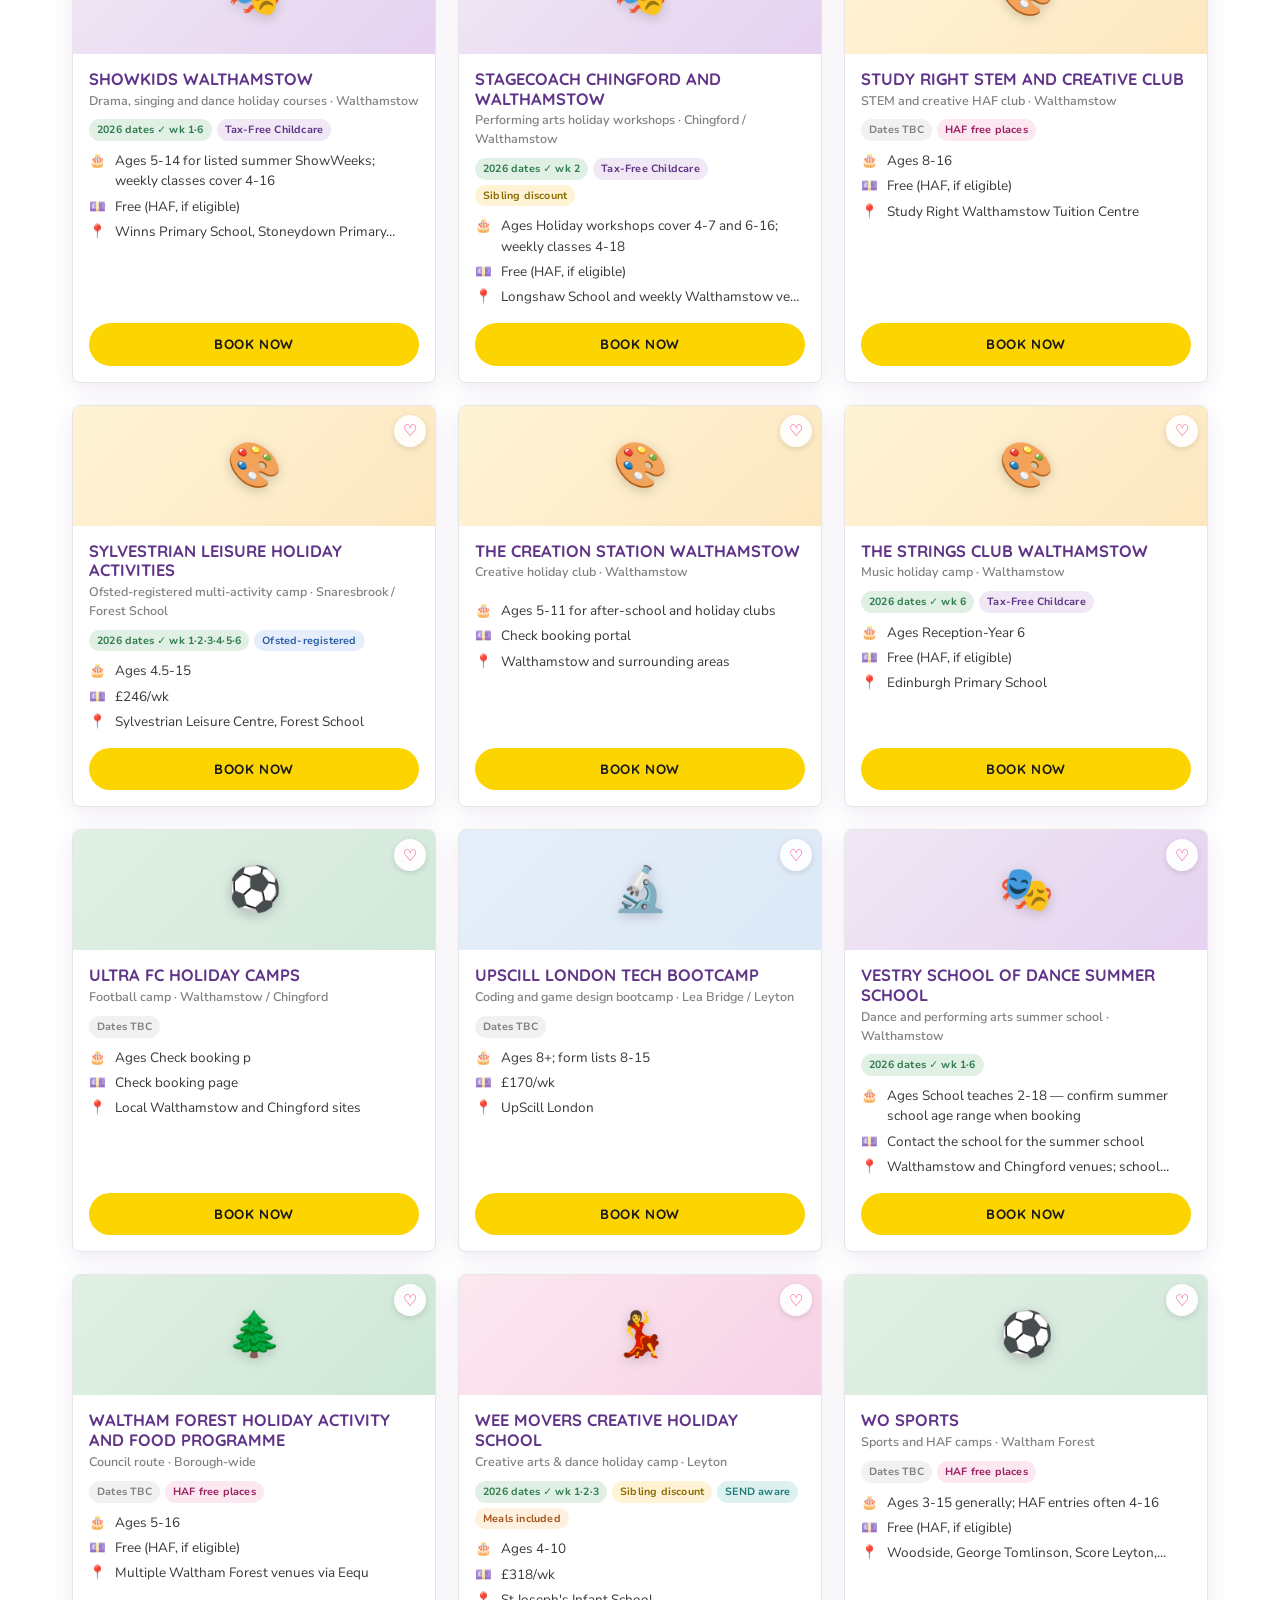
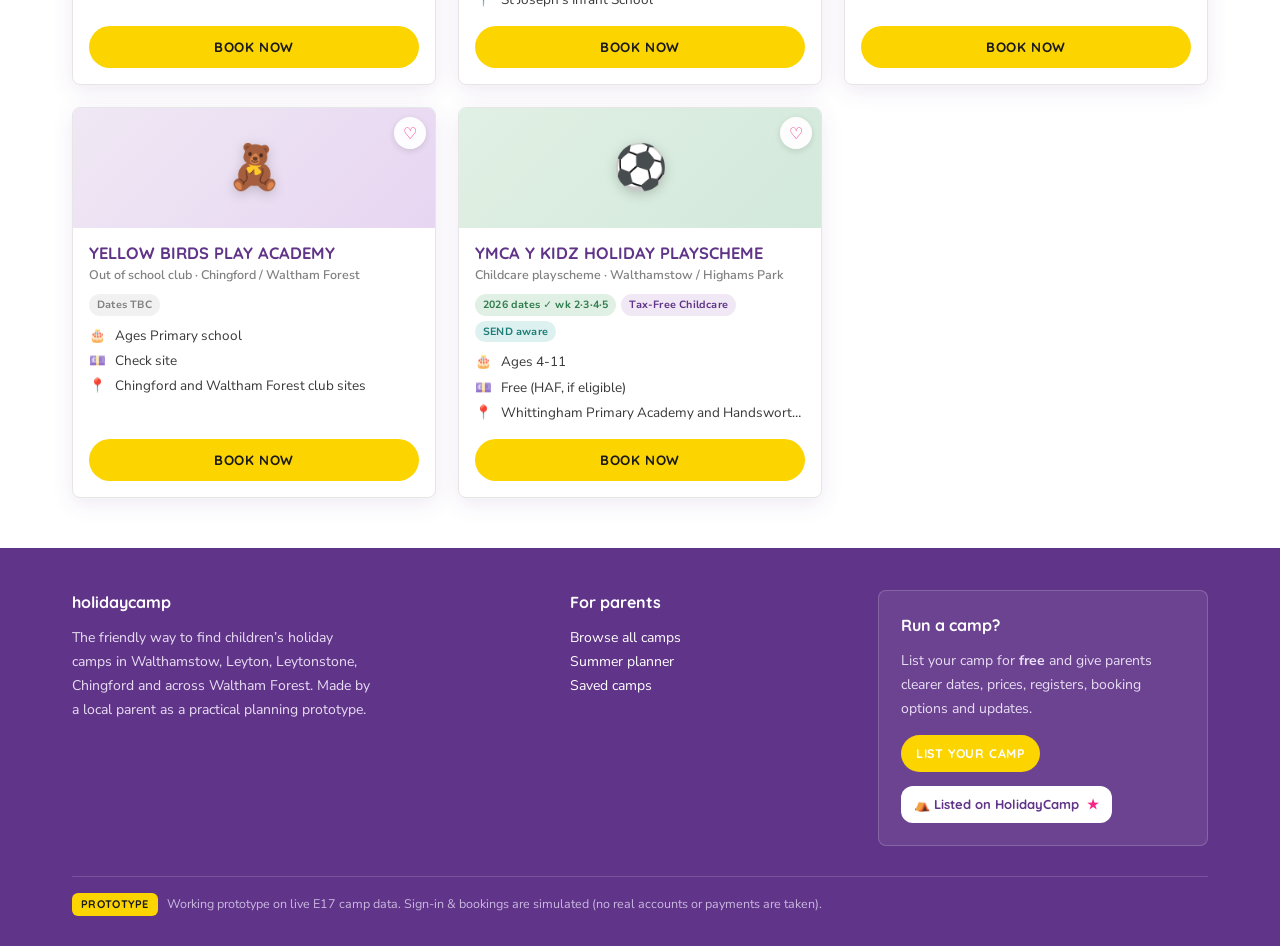
==== commit 80bdc62d: "Upgrade HolidayCamp prototype workflows" ====
--- a/hc2/index.html
+++ b/hc2/index.html
@@ -16,7 +16,7 @@
     --magenta:#F82488; --pink-tint:#FCE8F0; --blue-soft:#B0D8F8;
     --ink:#1A1A1A; --text:#383838; --muted:#808080; --line:#E6E6E6; --bg:#FFFFFF;
     --shadow:0 6px 22px rgba(96,52,136,.10);
-    --radius:18px;
+    --radius:8px;
   }
   *{box-sizing:border-box}
   html,body{margin:0;padding:0}
@@ -57,7 +57,7 @@
   .hero{background:linear-gradient(180deg,var(--purple-tint),#fff);padding:40px 0 8px}
   .hero h1{font-size:40px;line-height:1.1;color:var(--purple);margin:0 0 10px;font-weight:700}
   .hero h1 .fast{color:var(--magenta)}
-  .hero p.sub{font-size:18px;color:var(--text);margin:0 0 22px;max-width:640px}
+  .hero p.sub{font-size:18px;color:var(--text);margin:0 0 22px;max-width:720px}
   .searchbar{display:flex;flex-wrap:wrap;gap:10px;background:#fff;border:1px solid var(--line);box-shadow:var(--shadow);
              border-radius:999px;padding:8px 8px 8px 20px;align-items:center;max-width:760px}
   .searchbar input{border:none;outline:none;font-family:inherit;font-size:15.5px;flex:1;min-width:140px;color:var(--text);background:transparent}
@@ -151,6 +151,51 @@
   .badge-embed .b-star{color:var(--magenta)}
   .codebox{background:#2a2335;color:#e9def4;border-radius:11px;padding:13px;font-family:ui-monospace,Menlo,monospace;font-size:12px;overflow-x:auto;margin-top:10px}
 
+  /* Frontier cockpit additions */
+  .surface{display:grid;gap:18px;margin:12px 0 26px}
+  .surface.two{grid-template-columns:minmax(0,1.05fr) minmax(280px,.95fr);align-items:start}
+  .surface.three{grid-template-columns:repeat(3,minmax(0,1fr))}
+  .stat{background:#fff;border:1px solid var(--line);border-radius:var(--radius);box-shadow:var(--shadow);padding:18px}
+  .stat .k{font-family:"Quicksand";font-weight:700;color:var(--purple);font-size:13px;text-transform:uppercase;letter-spacing:.5px}
+  .stat .v{font-family:"Quicksand";font-weight:700;color:var(--ink);font-size:28px;line-height:1.05;margin-top:4px}
+  .stat p{margin:7px 0 0;font-size:13px;color:var(--muted)}
+  .inline-form{display:grid;grid-template-columns:minmax(120px,1fr) 92px auto;gap:9px;align-items:end}
+  .children{display:flex;flex-wrap:wrap;gap:8px;margin-top:12px}
+  .child-pill{display:inline-flex;align-items:center;gap:8px;border:1px solid var(--purple-tint);border-radius:999px;padding:7px 10px;background:#fff;color:var(--purple);font-weight:700;font-size:13px}
+  .iconbtn{width:28px;height:28px;border-radius:50%;border:1px solid var(--purple-tint);background:#fff;color:var(--purple);cursor:pointer;font-weight:800;display:grid;place-items:center}
+  .plan-table{border-collapse:separate;border-spacing:0;width:100%;min-width:820px;font-size:13px}
+  .plan-table th,.plan-table td{border-bottom:1px solid var(--line);padding:9px;vertical-align:top}
+  .plan-table th{font-family:"Quicksand";color:var(--purple);text-align:left;background:#fff}
+  .plan-table .sticky{position:sticky;left:0;background:#fff;z-index:2;min-width:130px}
+  .plan-cell{display:grid;gap:7px;min-width:145px}
+  .plan-cell select{width:100%;font-family:inherit;font-size:12.5px;border:1px solid var(--purple-tint);border-radius:8px;padding:7px;color:var(--text);background:#fff}
+  .plan-cell label{display:flex;gap:6px;align-items:center;font-size:12px;color:var(--muted)}
+  .money-grid{display:grid;grid-template-columns:repeat(auto-fit,minmax(210px,1fr));gap:12px}
+  .mini-card{border:1px solid var(--line);border-radius:var(--radius);padding:14px;background:#fff}
+  .mini-card h4{font-family:"Quicksand";color:var(--purple);font-size:15px;margin:0 0 5px}
+  .mini-card p{font-size:13px;color:var(--text);margin:0}
+  .compare{overflow-x:auto}
+  .compare table{width:100%;border-collapse:collapse;min-width:680px}
+  .compare th,.compare td{padding:9px;border-bottom:1px solid var(--line);font-size:13px;text-align:left}
+  .compare th{font-family:"Quicksand";color:var(--purple)}
+  .checklist{display:grid;gap:8px}
+  .checklist label{display:flex;gap:9px;align-items:flex-start;font-size:13.5px}
+  .dash-tabs{display:flex;flex-wrap:wrap;gap:8px;margin:16px 0}
+  .dash-tab{border:1px solid var(--purple-tint);background:#fff;color:var(--purple);border-radius:999px;padding:9px 13px;font-family:"Quicksand";font-weight:700;cursor:pointer}
+  .dash-tab.active{background:var(--purple);color:#fff;border-color:var(--purple)}
+  .ops-grid{display:grid;grid-template-columns:repeat(auto-fit,minmax(220px,1fr));gap:13px}
+  .ops-card{border:1px solid var(--line);border-radius:var(--radius);padding:15px;background:#fff;display:grid;gap:8px}
+  .ops-card h4{font-family:"Quicksand";font-size:15px;color:var(--purple);margin:0}
+  .ops-card p{font-size:13px;color:var(--muted);margin:0}
+  .timeline{display:grid;gap:10px}
+  .timeline .item{display:grid;grid-template-columns:88px 1fr auto;gap:10px;align-items:center;border-bottom:1px solid var(--line);padding:8px 0}
+  .research-list{display:grid;gap:8px;max-height:360px;overflow:auto}
+  .research-row{border:1px solid var(--line);border-radius:var(--radius);padding:10px;background:#fff;font-size:13px}
+  .research-row strong{display:block;color:var(--purple);font-family:"Quicksand"}
+  .research-row a{word-break:break-word}
+  .muted{color:var(--muted)}
+  @media(max-width:860px){.surface.two,.surface.three{grid-template-columns:1fr}.inline-form{grid-template-columns:1fr 90px}.timeline .item{grid-template-columns:1fr}.plan-table{min-width:760px}}
+
   /* Modal / sheet */
   .overlay{position:fixed;inset:0;background:rgba(40,20,60,.45);z-index:60;display:grid;place-items:center;padding:20px}
   .dialog{background:#fff;border-radius:22px;max-width:520px;width:100%;max-height:88vh;overflow-y:auto;box-shadow:0 24px 60px rgba(0,0,0,.3);position:relative}
@@ -217,7 +262,7 @@
   <section class="hero">
     <div class="wrap">
       <h1>Find Holiday Camps Near You. <span class="fast">Fast.</span></h1>
-      <p class="sub">Every holiday camp in Walthamstow &amp; E17 in one place — search, filter and plan your whole summer. None of the faff.</p>
+      <p class="sub">Every holiday camp in Walthamstow &amp; E17 in one place — search, filter, compare costs and plan your whole summer on this device.</p>
       <div class="searchbar">
         <span style="color:var(--magenta);font-size:18px">🔍</span>
         <input id="q" type="text" placeholder="Search camps, e.g. ‘drama’, ‘forest’, ‘Leyton’…" />
@@ -229,7 +274,11 @@
         <select id="fArea"><option value="">Any area</option></select>
         <select id="fWeek"><option value="">Any week</option></select>
         <select id="fDay"><option value="">Any day</option></select>
+        <select id="fLength"><option value="">Any day length</option><option value="working">Working-day friendly</option><option value="standard">Standard day</option><option value="short">Short / half day</option></select>
         <select id="fPrice"><option value="">Any price</option></select>
+        <select id="fSort"><option value="featured">Sort: featured first</option><option value="name">Name A-Z</option><option value="price">Day price low-high</option><option value="hours">Longest day first</option><option value="confirmed">Confirmed dates first</option></select>
+        <label class="chip" style="margin:0"><input id="fConfirmed" type="checkbox" style="accent-color:var(--magenta)"> Confirmed dates only</label>
+        <button class="clearlink" id="resetFilters" type="button">Reset all</button>
       </div>
       <div class="chips" id="flagChips"></div>
       <div class="tabs">
@@ -261,7 +310,7 @@
     <div class="fcols">
       <div class="fcol" style="max-width:300px">
         <h3>holidaycamp</h3>
-        <p>The friendly way to find children’s holiday camps in Walthamstow, Leyton, Leytonstone, Chingford and across Waltham Forest. Made by a local parent — led by human beings, never robots.</p>
+        <p>The friendly way to find children’s holiday camps in Walthamstow, Leyton, Leytonstone, Chingford and across Waltham Forest. Made by a local parent as a practical planning prototype.</p>
       </div>
       <div class="fcol">
         <h3>For parents</h3>
@@ -273,7 +322,7 @@
       </div>
       <div class="fcol provider-cta">
         <h3>Run a camp?</h3>
-        <p>List your camp for <strong>free</strong> and reach thousands of local parents. Take all the hassle out of admin.</p>
+        <p>List your camp for <strong>free</strong> and give parents clearer dates, prices, registers, booking options and updates.</p>
         <a class="btn btn-sm" data-view="providers" style="margin-top:14px">List your camp</a>
         <div class="badge-foot">⛺ Listed on HolidayCamp <span class="b-star">★</span></div>
       </div>
@@ -288,6 +337,7 @@
 
 <script src="./data/camps.js"></script>
 <script src="./data/planner-data.js"></script>
+<script src="./data/happity-research-index.js"></script>
 <script src="./core.js"></script>
 <!-- HC-FEATURE-MODULES -->
 <script src="./features/parent-add-ticket-existing-booking.js"></script>
@@ -337,6 +387,7 @@
 <script src="./features/platform-programmatic-seo.js"></script>
 <script src="./features/platform-provider-marketing-site.js"></script>
 <script src="./features/platform-provider-referral-credit.js"></script>
+<script src="./features/platform-research-url-inventory.js"></script>
 <script src="./features/platform-seasonal-pages.js"></script>
 <script src="./features/platform-seo-meta.js"></script>
 <script src="./features/platform-unclaimed-listings.js"></script>
